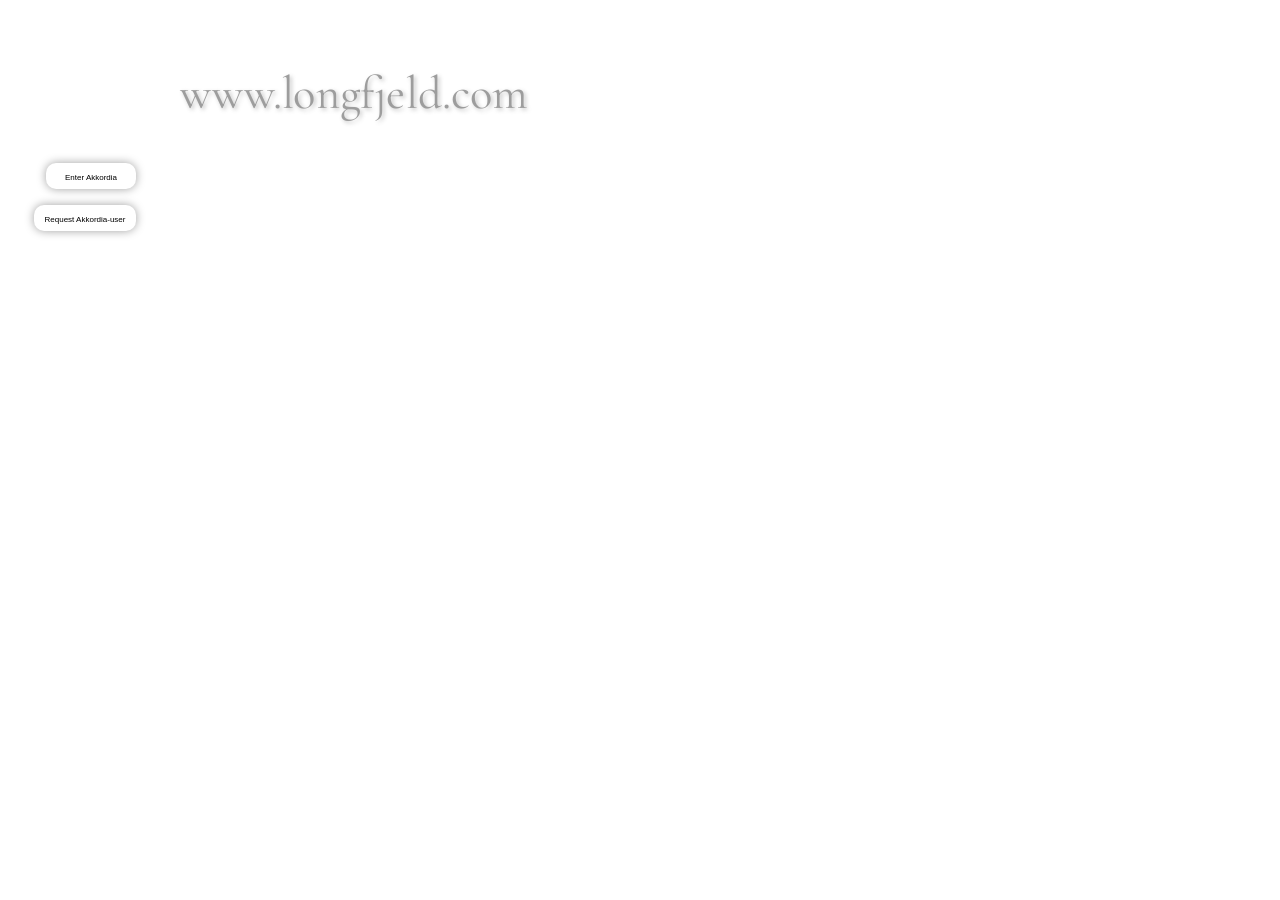
==== index.html @ cfb34986 "Initial longfjeld.com website" ====
<!DOCTYPE html>
<html>
  <head>
	<meta http-equiv="Content-Type" content="text/html; charset=utf-8" />
	<meta http-equiv="X-UA-Compatible" content="chrome=1,IE=edge" />
	<title>index</title>
	<style>
		html {
			height:100%;
		}
		body {
			margin:0;
			height:100%;
		}
	</style>
	<!-- copy these lines to your document head: -->

	<meta name="viewport" content="user-scalable=yes, width=600" />
	<link href='https://fonts.googleapis.com/css?family=EB+Garamond&subset=latin,latin-ext' rel='stylesheet' type='text/css'>
	<link href='https://fonts.googleapis.com/css?family=Cormorant+Garamond&subset=latin,latin-ext' rel='stylesheet' type='text/css'>
	
	<style>
body {
    font-family: "EB Garamond", serif;
    font-variant-ligatures: common-ligatures discretionary-ligatures;
}
</style>

<style>
.vcenter {
    display: flex !important;
    align-items: center;      /* vertikal sentrering */
    justify-content: center;  /* horisontal sentrering (kan fjernes hvis uønsket) */
}
</style>
	

	<!-- end copy -->
  </head>
  <body>
	<!-- copy these lines to your document: -->

	<div id="index_hype_container" class="HYPE_document" style="margin:auto;position:relative;width:100%;height:100%;overflow:hidden;">
		<script type="text/javascript" charset="utf-8" src="index.hyperesources/index_hype_generated_script.js?73933"></script>
	</div>

	<!-- end copy -->
	


	<!-- text content for search engines: -->

	<div style="display:none" aria-hidden=true>

		<div>www.longfjeld.com</div>
		<div>Enter Akkordia</div>
		<div>Request Akkordia-user</div>

	</div>

	<!-- end text content: -->

  </body>
</html>
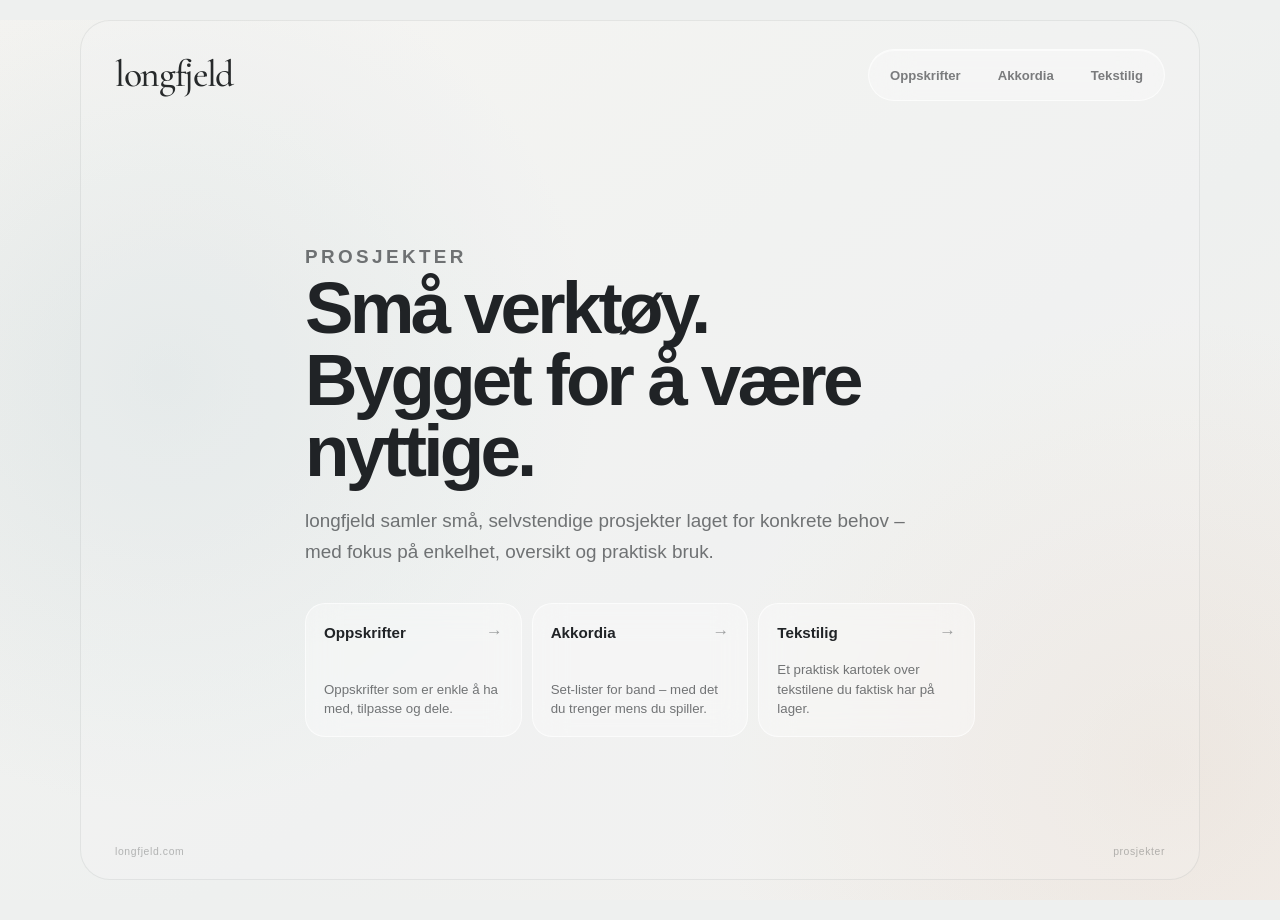
==== commit fc6eb003: "Redesign longfjeld.com" ====
--- a/index.html
+++ b/index.html
@@ -1,64 +1,62 @@
-<!DOCTYPE html>
-<html>
-  <head>
-	<meta http-equiv="Content-Type" content="text/html; charset=utf-8" />
-	<meta http-equiv="X-UA-Compatible" content="chrome=1,IE=edge" />
-	<title>index</title>
-	<style>
-		html {
-			height:100%;
-		}
-		body {
-			margin:0;
-			height:100%;
-		}
-	</style>
-	<!-- copy these lines to your document head: -->
+<!doctype html>
+<html lang="no">
+<head>
+  <meta charset="utf-8">
+  <meta name="viewport" content="width=device-width, initial-scale=1">
+  <meta name="description" content="longfjeld samler små, selvstendige prosjekter laget for konkrete behov.">
+  <meta name="theme-color" content="#eef0ef">
+  <title>longfjeld</title>
+  <link rel="stylesheet" href="./style.css">
+</head>
+<body>
+  <div class="site-shell">
+    <header class="site-header">
+      <a class="brand" href="./" aria-label="longfjeld - forside">longfjeld</a>
+      <nav class="project-nav" aria-label="Prosjekter">
+        <a href="./oppskrifter/">Oppskrifter</a>
+        <a href="./akkordia/">Akkordia</a>
+        <a href="./tekstilig/">Tekstilig</a>
+      </nav>
+    </header>
 
-	<meta name="viewport" content="user-scalable=yes, width=600" />
-	<link href='https://fonts.googleapis.com/css?family=EB+Garamond&subset=latin,latin-ext' rel='stylesheet' type='text/css'>
-	<link href='https://fonts.googleapis.com/css?family=Cormorant+Garamond&subset=latin,latin-ext' rel='stylesheet' type='text/css'>
-	
-	<style>
-body {
-    font-family: "EB Garamond", serif;
-    font-variant-ligatures: common-ligatures discretionary-ligatures;
-}
-</style>
+    <main class="site-main">
+      <section class="home-intro" aria-labelledby="page-title">
+        <p class="eyebrow">Prosjekter</p>
+        <h1 id="page-title">Små verktøy.<br>Bygget for å være nyttige.</h1>
+        <p>longfjeld samler små, selvstendige prosjekter laget for konkrete behov – med fokus på enkelhet, oversikt og praktisk bruk.</p>
 
-<style>
-.vcenter {
-    display: flex !important;
-    align-items: center;      /* vertikal sentrering */
-    justify-content: center;  /* horisontal sentrering (kan fjernes hvis uønsket) */
-}
-</style>
-	
+        <div class="project-grid" aria-label="Velg prosjekt">
+          <a class="project-link" href="./oppskrifter/">
+            <span class="project-link__top">
+              <span class="project-link__name">Oppskrifter</span>
+              <span class="project-link__arrow" aria-hidden="true">→</span>
+            </span>
+            <span class="project-link__desc">Oppskrifter som er enkle å ha med, tilpasse og dele.</span>
+          </a>
 
-	<!-- end copy -->
-  </head>
-  <body>
-	<!-- copy these lines to your document: -->
+          <a class="project-link" href="./akkordia/">
+            <span class="project-link__top">
+              <span class="project-link__name">Akkordia</span>
+              <span class="project-link__arrow" aria-hidden="true">→</span>
+            </span>
+            <span class="project-link__desc">Set-lister for band – med det du trenger mens du spiller.</span>
+          </a>
 
-	<div id="index_hype_container" class="HYPE_document" style="margin:auto;position:relative;width:100%;height:100%;overflow:hidden;">
-		<script type="text/javascript" charset="utf-8" src="index.hyperesources/index_hype_generated_script.js?73933"></script>
-	</div>
+          <a class="project-link" href="./tekstilig/">
+            <span class="project-link__top">
+              <span class="project-link__name">Tekstilig</span>
+              <span class="project-link__arrow" aria-hidden="true">→</span>
+            </span>
+            <span class="project-link__desc">Et praktisk kartotek over tekstilene du faktisk har på lager.</span>
+          </a>
+        </div>
+      </section>
+    </main>
 
-	<!-- end copy -->
-	
-
-
-	<!-- text content for search engines: -->
-
-	<div style="display:none" aria-hidden=true>
-
-		<div>www.longfjeld.com</div>
-		<div>Enter Akkordia</div>
-		<div>Request Akkordia-user</div>
-
-	</div>
-
-	<!-- end text content: -->
-
-  </body>
+    <footer class="site-footer">
+      <span>longfjeld.com</span>
+      <span>prosjekter</span>
+    </footer>
+  </div>
+</body>
 </html>
--- a/style.css
+++ b/style.css
@@ -0,0 +1,477 @@
+@import url('https://fonts.googleapis.com/css2?family=Cormorant+Garamond:ital,wght@0,400;0,500;0,600;1,500&display=swap');
+
+/* ==========================================================
+   longfjeld.com - Minimal Glass
+
+   ENKLE INNSTILLINGER
+   Endre disse verdiene først dersom du vil justere uttrykket.
+   ========================================================== */
+:root {
+  --page-bg-a: #f5f4f1;
+  --page-bg-b: #eef0ef;
+  --page-bg-c: #f4f1ee;
+  --text: #202326;
+  --muted: rgba(32, 35, 38, 0.62);
+  --quiet: rgba(32, 35, 38, 0.42);
+  --faint: rgba(32, 35, 38, 0.30);
+
+  --glass: rgba(255, 255, 255, 0.28);
+  --glass-strong: rgba(255, 255, 255, 0.58);
+  --glass-hover: rgba(255, 255, 255, 0.52);
+  --glass-border: rgba(255, 255, 255, 0.62);
+  --glass-blur: 20px;
+
+  --blue-glow: rgba(176, 198, 204, 0.25);
+  --warm-glow: rgba(216, 194, 174, 0.22);
+
+  --content-width: 1120px;
+  --reading-width: 670px;
+  --radius-large: 30px;
+  --radius-medium: 20px;
+  --radius-pill: 999px;
+}
+
+/* Vanligvis trenger du ikke endre noe under denne linjen. */
+* {
+  box-sizing: border-box;
+}
+
+html {
+  min-height: 100%;
+  background: var(--page-bg-b);
+}
+
+body {
+  margin: 0;
+  min-height: 100vh;
+  color: var(--text);
+  background:
+    radial-gradient(circle at 13% 42%, var(--blue-glow) 0, transparent 27rem),
+    radial-gradient(circle at 91% 85%, var(--warm-glow) 0, transparent 28rem),
+    linear-gradient(145deg, var(--page-bg-a) 0%, var(--page-bg-b) 58%, var(--page-bg-c) 100%);
+  background-attachment: fixed;
+  font-family: -apple-system, BlinkMacSystemFont, "Segoe UI", Roboto, Helvetica, Arial, sans-serif;
+  -webkit-font-smoothing: antialiased;
+  text-rendering: optimizeLegibility;
+}
+
+a {
+  color: inherit;
+}
+
+button,
+a {
+  -webkit-tap-highlight-color: transparent;
+}
+
+.site-shell {
+  width: min(calc(100% - 40px), var(--content-width));
+  min-height: calc(100vh - 40px);
+  margin: 20px auto;
+  padding: 28px 34px 22px;
+  display: flex;
+  flex-direction: column;
+  border: 1px solid rgba(125, 132, 136, 0.14);
+  border-radius: var(--radius-large);
+  background: rgba(248, 248, 246, 0.18);
+}
+
+.site-header {
+  display: flex;
+  align-items: center;
+  justify-content: space-between;
+  gap: 24px;
+}
+
+.brand {
+  color: #26292a;
+  font-family: "Cormorant Garamond", Georgia, "Times New Roman", serif;
+  font-size: clamp(2rem, 3.1vw, 2.35rem);
+  font-weight: 500;
+  line-height: 1;
+  letter-spacing: -0.035em;
+  text-decoration: none;
+  font-variant-ligatures: common-ligatures discretionary-ligatures;
+}
+
+.project-nav {
+  display: flex;
+  gap: 3px;
+  padding: 4px;
+  border: 1px solid var(--glass-border);
+  border-radius: var(--radius-pill);
+  background: var(--glass);
+  box-shadow: inset 0 1px 0 rgba(255, 255, 255, 0.55);
+  -webkit-backdrop-filter: blur(var(--glass-blur));
+  backdrop-filter: blur(var(--glass-blur));
+}
+
+.project-nav a {
+  min-height: 42px;
+  padding: 0 17px;
+  display: inline-flex;
+  align-items: center;
+  justify-content: center;
+  border-radius: var(--radius-pill);
+  color: rgba(32, 35, 38, 0.58);
+  font-size: 0.82rem;
+  font-weight: 550;
+  text-decoration: none;
+  transition: background 160ms ease, color 160ms ease, box-shadow 160ms ease;
+}
+
+.project-nav a[aria-current="page"] {
+  color: var(--text);
+  background: rgba(255, 255, 255, 0.64);
+  box-shadow:
+    inset 0 0 0 1px rgba(255, 255, 255, 0.72),
+    0 3px 10px rgba(48, 53, 56, 0.055);
+}
+
+@media (hover: hover) and (pointer: fine) {
+  .project-nav a:hover,
+  .project-link:hover,
+  .button:hover {
+    background: var(--glass-hover);
+    color: var(--text);
+  }
+}
+
+:focus-visible {
+  outline: 2px solid rgba(70, 100, 112, 0.65);
+  outline-offset: 3px;
+}
+
+.site-main {
+  width: 100%;
+  flex: 1;
+  display: flex;
+  align-items: center;
+  justify-content: center;
+  padding: clamp(56px, 9vw, 108px) 0 clamp(42px, 6vw, 76px);
+}
+
+.home-intro,
+.project-intro,
+.project-sections {
+  width: min(100%, var(--reading-width));
+}
+
+.eyebrow {
+  margin: 0 0 15px;
+  color: var(--quiet);
+  font-size: 0.66rem;
+  font-weight: 700;
+  letter-spacing: 0.18em;
+  line-height: 1;
+  text-transform: uppercase;
+}
+
+h1,
+h2,
+p {
+  margin-top: 0;
+}
+
+h1 {
+  margin-bottom: 20px;
+  color: var(--text);
+  font-size: clamp(2.65rem, 6.2vw, 4.55rem);
+  font-weight: 570;
+  letter-spacing: -0.052em;
+  line-height: 0.98;
+}
+
+.home-intro > p,
+.project-lead {
+  max-width: 610px;
+  margin-bottom: 0;
+  color: var(--muted);
+  font-size: clamp(1.05rem, 1.7vw, 1.18rem);
+  line-height: 1.62;
+}
+
+.project-grid {
+  margin-top: 36px;
+  display: grid;
+  grid-template-columns: repeat(3, minmax(0, 1fr));
+  gap: 10px;
+}
+
+.project-link {
+  min-height: 132px;
+  padding: 18px;
+  display: flex;
+  flex-direction: column;
+  justify-content: space-between;
+  gap: 18px;
+  border: 1px solid var(--glass-border);
+  border-radius: var(--radius-medium);
+  color: var(--text);
+  background: rgba(255, 255, 255, 0.32);
+  text-decoration: none;
+  -webkit-backdrop-filter: blur(16px);
+  backdrop-filter: blur(16px);
+  transition: background 160ms ease, transform 160ms ease;
+}
+
+.project-link__top {
+  display: flex;
+  align-items: center;
+  justify-content: space-between;
+  gap: 12px;
+}
+
+.project-link__name {
+  font-size: 0.95rem;
+  font-weight: 650;
+}
+
+.project-link__arrow {
+  color: var(--quiet);
+  font-size: 1.05rem;
+}
+
+.project-link__desc {
+  color: var(--muted);
+  font-size: 0.83rem;
+  line-height: 1.45;
+}
+
+.project-header-row {
+  margin-bottom: 28px;
+}
+
+.back-link {
+  color: var(--quiet);
+  font-size: 0.78rem;
+  font-weight: 550;
+  text-decoration: none;
+}
+
+.project-meta {
+  margin-top: 28px;
+  display: flex;
+  flex-wrap: wrap;
+  gap: 8px;
+}
+
+.tag {
+  padding: 7px 11px;
+  border: 1px solid rgba(255, 255, 255, 0.52);
+  border-radius: var(--radius-pill);
+  color: rgba(32, 35, 38, 0.58);
+  background: rgba(255, 255, 255, 0.22);
+  font-size: 0.72rem;
+  font-weight: 600;
+  -webkit-backdrop-filter: blur(12px);
+  backdrop-filter: blur(12px);
+}
+
+.project-page .site-main {
+  align-items: flex-start;
+}
+
+.project-content {
+  width: min(100%, var(--reading-width));
+}
+
+.project-sections {
+  margin-top: 48px;
+  display: grid;
+  gap: 42px;
+}
+
+.info-section {
+  padding-top: 2px;
+}
+
+.info-section + .info-section {
+  padding-top: 42px;
+  border-top: 1px solid rgba(32, 35, 38, 0.08);
+}
+
+.info-section h2 {
+  margin-bottom: 12px;
+  color: var(--text);
+  font-size: 1.05rem;
+  font-weight: 680;
+  letter-spacing: -0.012em;
+}
+
+.info-section p,
+.info-section li {
+  color: var(--muted);
+  font-size: 0.98rem;
+  line-height: 1.66;
+}
+
+.info-section p:last-child {
+  margin-bottom: 0;
+}
+
+.info-section ul {
+  margin: 12px 0 0;
+  padding-left: 1.15rem;
+}
+
+.info-section li + li {
+  margin-top: 6px;
+}
+
+.actions {
+  margin-top: 30px;
+  display: flex;
+  flex-wrap: wrap;
+  gap: 9px;
+}
+
+.button {
+  min-height: 44px;
+  padding: 0 18px;
+  display: inline-flex;
+  align-items: center;
+  justify-content: center;
+  gap: 10px;
+  border: 1px solid rgba(255, 255, 255, 0.72);
+  border-radius: var(--radius-pill);
+  color: var(--text);
+  background: var(--glass-strong);
+  box-shadow: 0 5px 18px rgba(40, 46, 50, 0.055);
+  font-size: 0.82rem;
+  font-weight: 650;
+  text-decoration: none;
+  -webkit-backdrop-filter: blur(16px);
+  backdrop-filter: blur(16px);
+  transition: background 160ms ease;
+}
+
+.button--quiet {
+  border-color: rgba(55, 60, 63, 0.09);
+  color: rgba(32, 35, 38, 0.67);
+  background: rgba(255, 255, 255, 0.16);
+}
+
+.status {
+  margin-bottom: 20px;
+  display: inline-flex;
+  align-items: center;
+  gap: 7px;
+  color: var(--quiet);
+  font-size: 0.7rem;
+  font-weight: 650;
+  letter-spacing: 0.08em;
+  text-transform: uppercase;
+}
+
+.status::before {
+  width: 6px;
+  height: 6px;
+  border-radius: 50%;
+  background: rgba(74, 101, 91, 0.58);
+  content: "";
+}
+
+.site-footer {
+  display: flex;
+  justify-content: space-between;
+  gap: 16px;
+  color: var(--faint);
+  font-size: 0.65rem;
+  letter-spacing: 0.06em;
+}
+
+.site-footer a {
+  text-decoration: none;
+}
+
+.not-found {
+  text-align: center;
+}
+
+.not-found .button {
+  margin-top: 12px;
+}
+
+@media (max-width: 760px) {
+  body {
+    background-attachment: scroll;
+  }
+
+  .site-shell {
+    width: min(calc(100% - 24px), var(--content-width));
+    min-height: calc(100vh - 24px);
+    margin: 12px auto;
+    padding: 22px 18px 18px;
+    border-radius: 24px;
+  }
+
+  .site-header {
+    flex-direction: column;
+    align-items: flex-start;
+    gap: 20px;
+  }
+
+  .project-nav {
+    width: 100%;
+    display: grid;
+    grid-template-columns: repeat(3, minmax(0, 1fr));
+  }
+
+  .project-nav a {
+    min-width: 0;
+    padding: 0 5px;
+    font-size: 0.76rem;
+  }
+
+  .site-main {
+    align-items: flex-start;
+    padding: 48px 7px 38px;
+  }
+
+  .project-grid {
+    grid-template-columns: 1fr;
+    margin-top: 30px;
+  }
+
+  .project-link {
+    min-height: 108px;
+  }
+
+  .site-footer {
+    padding: 0 2px;
+  }
+}
+
+@media (max-width: 380px) {
+  .project-nav a {
+    font-size: 0.71rem;
+  }
+
+  h1 {
+    font-size: 2.45rem;
+  }
+}
+
+@media (prefers-reduced-motion: reduce) {
+  *,
+  *::before,
+  *::after {
+    scroll-behavior: auto !important;
+    transition: none !important;
+  }
+}
+
+@media (prefers-contrast: more) {
+  :root {
+    --muted: rgba(20, 23, 25, 0.82);
+    --quiet: rgba(20, 23, 25, 0.68);
+  }
+
+  .project-nav,
+  .project-link,
+  .button,
+  .tag {
+    border-color: rgba(40, 45, 48, 0.28);
+  }
+}
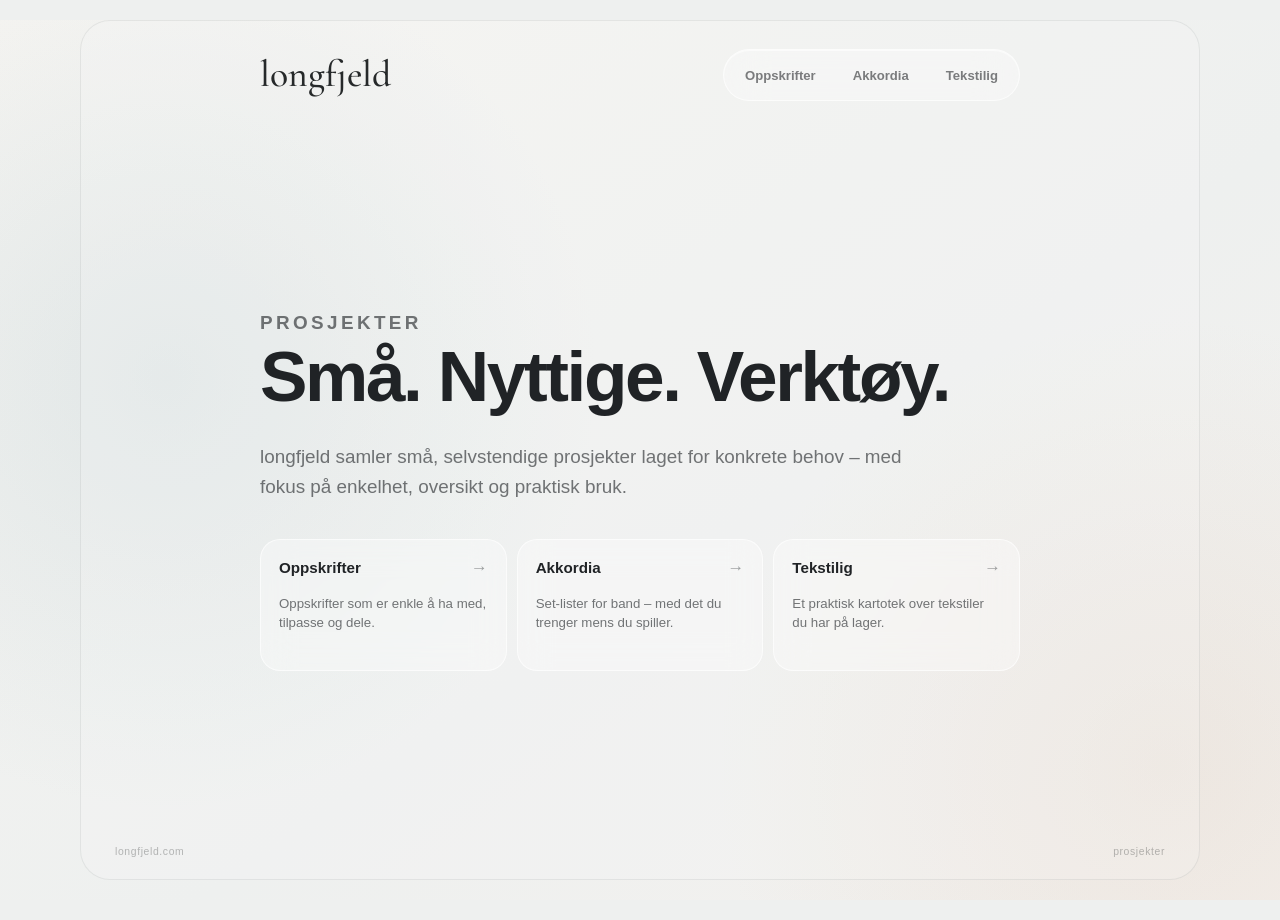
==== commit 1354ccd6: "Designjusteringer" ====
--- a/index.html
+++ b/index.html
@@ -22,7 +22,7 @@
     <main class="site-main">
       <section class="home-intro" aria-labelledby="page-title">
         <p class="eyebrow">Prosjekter</p>
-        <h1 id="page-title">Små verktøy.<br>Bygget for å være nyttige.</h1>
+        <h1 id="page-title">Små. Nyttige. Verktøy.</h1>
         <p>longfjeld samler små, selvstendige prosjekter laget for konkrete behov – med fokus på enkelhet, oversikt og praktisk bruk.</p>
 
         <div class="project-grid" aria-label="Velg prosjekt">
@@ -47,7 +47,7 @@
               <span class="project-link__name">Tekstilig</span>
               <span class="project-link__arrow" aria-hidden="true">→</span>
             </span>
-            <span class="project-link__desc">Et praktisk kartotek over tekstilene du faktisk har på lager.</span>
+            <span class="project-link__desc">Et praktisk kartotek over tekstiler du har på lager.</span>
           </a>
         </div>
       </section>
--- a/style.css
+++ b/style.css
@@ -25,6 +25,7 @@
   --warm-glow: rgba(216, 194, 174, 0.22);
 
   --content-width: 1120px;
+  --layout-width: 760px;
   --reading-width: 670px;
   --radius-large: 30px;
   --radius-medium: 20px;
@@ -77,6 +78,8 @@
 }
 
 .site-header {
+  width: min(100%, var(--layout-width));
+  margin-inline: auto;
   display: flex;
   align-items: center;
   justify-content: space-between;
@@ -89,7 +92,6 @@
   font-size: clamp(2rem, 3.1vw, 2.35rem);
   font-weight: 500;
   line-height: 1;
-  letter-spacing: -0.035em;
   text-decoration: none;
   font-variant-ligatures: common-ligatures discretionary-ligatures;
 }
@@ -154,11 +156,11 @@
 .home-intro,
 .project-intro,
 .project-sections {
-  width: min(100%, var(--reading-width));
+  width: min(100%, var(--layout-width));
 }
 
 .eyebrow {
-  margin: 0 0 15px;
+  margin: 0 0 20px;
   color: var(--quiet);
   font-size: 0.66rem;
   font-weight: 700;
@@ -174,17 +176,19 @@
 }
 
 h1 {
-  margin-bottom: 20px;
+  max-width: var(--layout-width);
+  margin-bottom: 28px;
   color: var(--text);
-  font-size: clamp(2.65rem, 6.2vw, 4.55rem);
+  font-size: clamp(2.65rem, 5.8vw, 4.45rem);
   font-weight: 570;
-  letter-spacing: -0.052em;
-  line-height: 0.98;
+  letter-spacing: -0.034em;
+  line-height: 1.055;
+  text-wrap: balance;
 }
 
 .home-intro > p,
 .project-lead {
-  max-width: 610px;
+  max-width: var(--reading-width);
   margin-bottom: 0;
   color: var(--muted);
   font-size: clamp(1.05rem, 1.7vw, 1.18rem);
@@ -203,8 +207,8 @@
   padding: 18px;
   display: flex;
   flex-direction: column;
-  justify-content: space-between;
-  gap: 18px;
+  justify-content: flex-start;
+  gap: 16px;
   border: 1px solid var(--glass-border);
   border-radius: var(--radius-medium);
   color: var(--text);
@@ -273,7 +277,7 @@
 }
 
 .project-content {
-  width: min(100%, var(--reading-width));
+  width: min(100%, var(--layout-width));
 }
 
 .project-sections {
@@ -301,6 +305,7 @@
 
 .info-section p,
 .info-section li {
+  max-width: var(--reading-width);
   color: var(--muted);
   font-size: 0.98rem;
   line-height: 1.66;
@@ -310,13 +315,23 @@
   margin-bottom: 0;
 }
 
-.info-section ul {
+.info-section ul,
+.info-section ol {
+  max-width: var(--reading-width);
   margin: 12px 0 0;
-  padding-left: 1.15rem;
+  padding-left: 1.25rem;
 }
 
 .info-section li + li {
   margin-top: 6px;
+}
+
+.info-note {
+  margin-top: 18px;
+  padding-left: 14px;
+  border-left: 1px solid rgba(32, 35, 38, 0.16);
+  color: var(--quiet) !important;
+  font-size: 0.9rem !important;
 }
 
 .actions {
@@ -407,6 +422,7 @@
   }
 
   .site-header {
+    width: 100%;
     flex-direction: column;
     align-items: flex-start;
     gap: 20px;
@@ -427,6 +443,15 @@
   .site-main {
     align-items: flex-start;
     padding: 48px 7px 38px;
+  }
+
+  .eyebrow {
+    margin-bottom: 17px;
+  }
+
+  h1 {
+    margin-bottom: 24px;
+    line-height: 1.06;
   }
 
   .project-grid {
